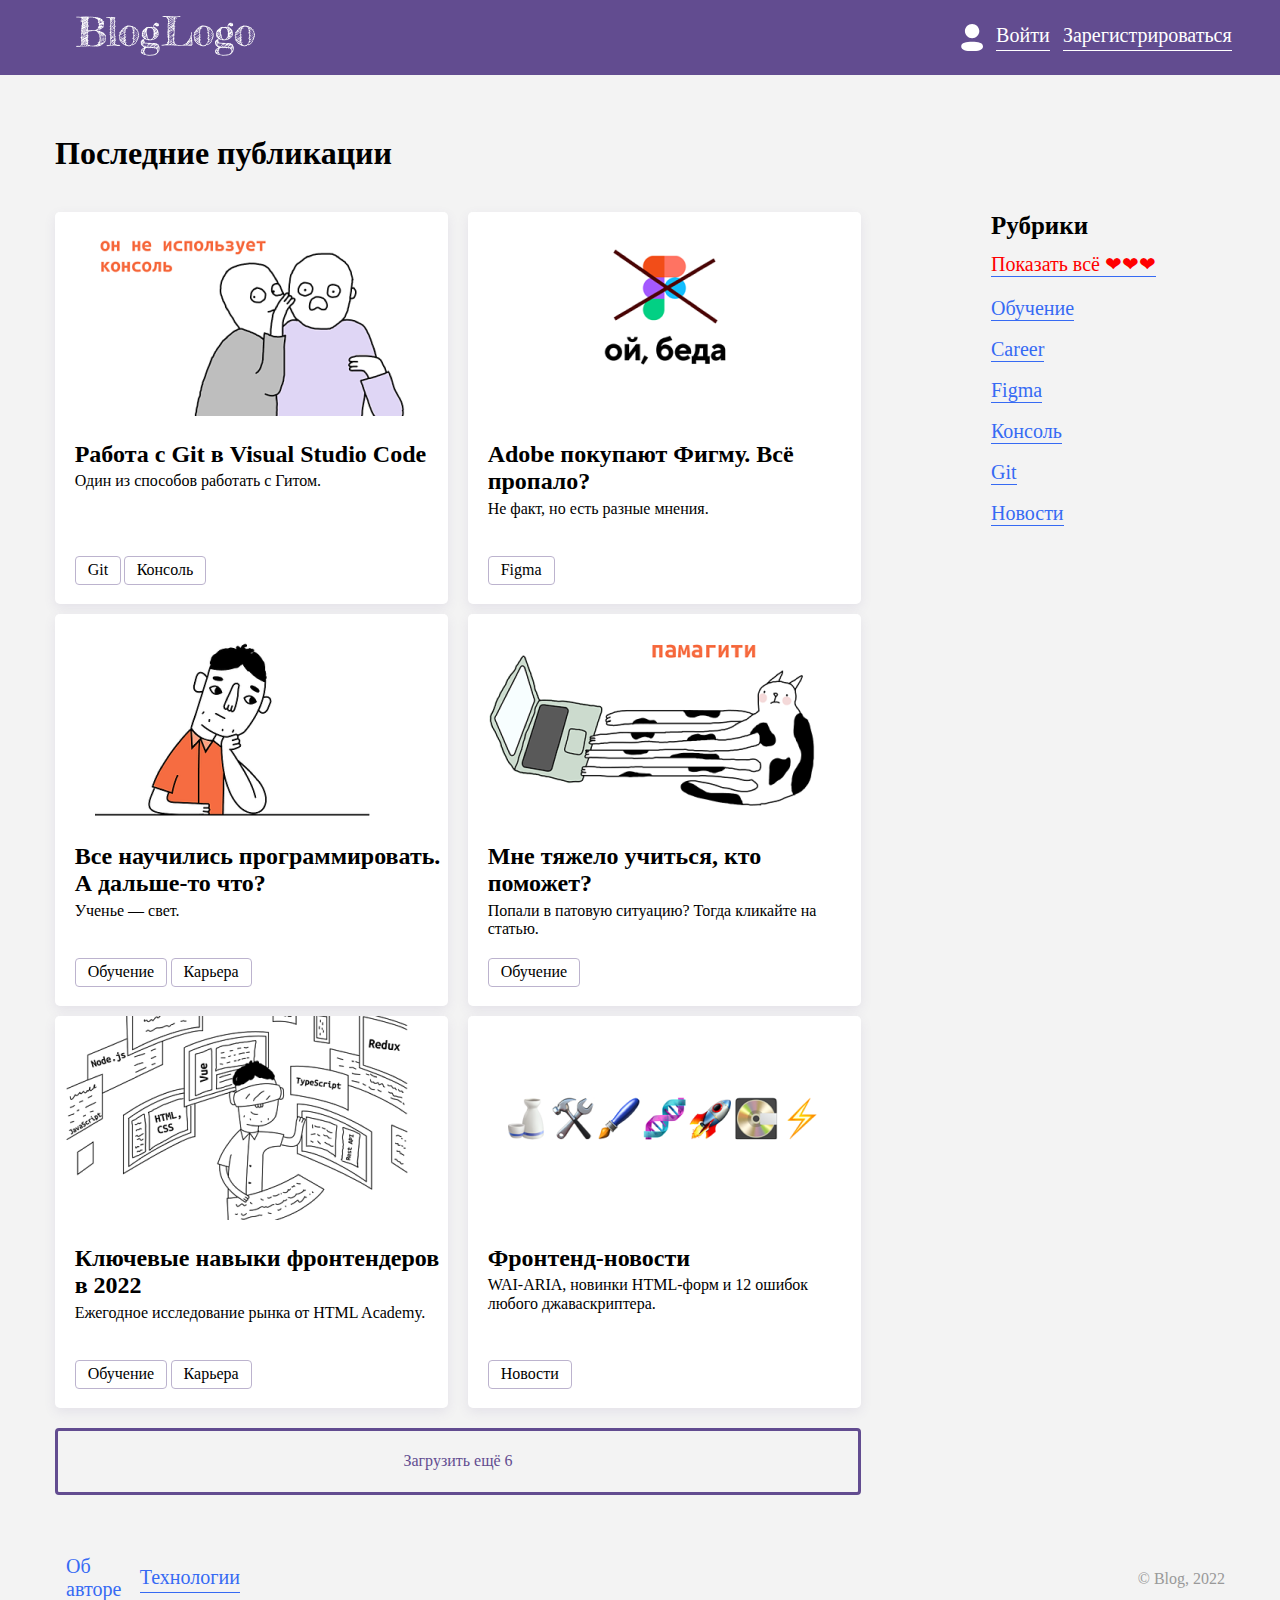
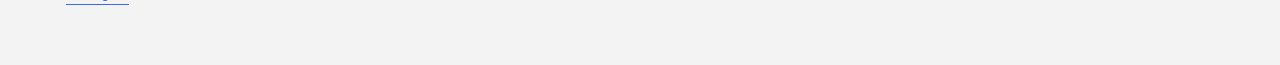
==== ЛабораторнаяРабота№5_ВасильевНикита/html/index.html @ 5e3f79bb "Add files via upload" ====
<!DOCTYPE html>
<html lang="ru">

<head>
    <meta charset="UTF-8">
    <meta http-equiv="X-UA-Compatible" content="IE=edge">
    <meta name="viewport" content="width=device-width, initial-scale=1.0">

    <link rel="stylesheet" href="../css/reset.css">
    <link rel="stylesheet" href="../css/general_styles.css">
    
    <link rel="stylesheet" href="../css/blocks/header.css">
    <link rel="stylesheet" href="../css/blocks/footer.css">
    <link rel="stylesheet" href="../css/modal.css">
    <link rel="stylesheet" href="../css/form.css">
    <link rel="stylesheet" href="../css/main.css">

    <link rel="stylesheet" href="../css/mobile.css">

    <title>Лента публикаций</title>
</head>

<body>

    <header>
        <div class="container">
            <div class="header_content">
                <div class="logo">
                    <img src="../img/BlogLogo.png" alt="logo">
                </div>

                <div class="menu-btn">
                    <span></span>
                    <span></span>
                    <span></span>
                </div>

                <nav class="nav">
                    <div class="img_profile_div">
                        <img class="img_profile" src="../img/Profile.svg" alt="photo">
                    </div>

                    <div class="nav_links">

                        <a id="open_modalEnter" class="nav_link white_border" href="#">Войти</a>
                        <a class="nav_link white_border" href="../html/reg.html">Зарегистрироваться</a>

                    </div>
                </nav>
            </div>
        </div>
    </header>

    <div class="main m_top_60px">
        <div class="container">
            <h1 class="main_title">Последние публикации</h1>

            <div class="main_content m_top_40px">

                <div class="main_left">

                    <div class="main_items">

                        <div class="main_item" data-categories="Git, Console">
                            <img class="main_item_img" src="../img/items/img_item1.png" alt="photo">

                            <h2 class="main_item_title">Работа с Git в Visual Studio Code</h2>

                            <p class="main_item_text">Один из способов работать с Гитом.</p>

                            <div class="main_item_categories">
                                <span class="main_item_category">Git</span>
                                <span class="main_item_category">Консоль</span>
                            </div>
                        </div>

                        <div class="main_item" data-categories="Figma">
                            <img class="main_item_img" src="../img/items/img_item2.png" alt="photo">

                            <h2 class="main_item_title">Adobe покупают Фигму. Всё пропало?</h2>

                            <p class="main_item_text">Не факт, но есть разные мнения.</p>

                            <div class="main_item_categories">
                                <span class="main_item_category">Figma</span>
                            </div>
                        </div>

                        <div class="main_item" data-categories="Education, Career">
                            <div>
                                <img class="main_item_img" src="../img/items/img_item3.png" alt="photo">
                            </div>

                            <h2 class="main_item_title">Все научились программировать. А дальше-то что?</h2>

                            <p class="main_item_text">Ученье — свет.</p>

                            <div class="main_item_categories">
                                <span class="main_item_category">Обучение</span>
                                <span class="main_item_category">Карьера</span>
                            </div>
                        </div>

                        <div class="main_item" data-categories="Education">
                            <div>
                                <img class="main_item_img" src="../img/items/img_item4.png" alt="photo">
                            </div>

                            <h2 class="main_item_title">Мне тяжело учиться, кто поможет?</h2>

                            <p class="main_item_text">Попали в патовую ситуацию? Тогда кликайте на статью.</p>

                            <div class="main_item_categories">
                                <span class="main_item_category">Обучение</span>
                            </div>
                        </div>

                        <div class="main_item" data-categories="Education, Career">
                            <div>
                                <img class="main_item_img" src="../img/items/img_item5.png" alt="photo">
                            </div>

                            <h2 class="main_item_title">Ключевые навыки фронтендеров в 2022</h2>

                            <p class="main_item_text">Ежегодное исследование рынка от HTML Academy.</p>

                            <div class="main_item_categories">
                                <span class="main_item_category">Обучение</span>
                                <span class="main_item_category">Карьера</span>
                            </div>
                        </div>

                        <div class="main_item" data-categories="News">
                            <div>
                                <img class="main_item_img" src="../img/items/img_item6.png" alt="photo">
                            </div>

                            <h2 class="main_item_title">Фронтенд-новости</h2>

                            <p class="main_item_text">WAI-ARIA, новинки HTML-форм и 12 ошибок любого джаваскриптера.</p>

                            <div class="main_item_categories">
                                <span class="main_item_category">Новости</span>
                            </div>
                        </div>

                    </div>

                    <button class="add_new_items">Загрузить ещё 6</button>
                </div>

                <div class="main_navigation">
                    <h3 class="main_navigation_title">Рубрики</h3>

                    <div class="main_navigation_content">
                        <div>
                            <button id="show_all_publication" class="blue_link">Показать всё ❤❤❤</button>
                        </div>

                        <div class="headings">
                            <button class="headings_btn blue_link" data-categories="Education">Обучение</button>

                            <button class="headings_btn blue_link" data-categories="Career">Career</button>

                            <button class="headings_btn blue_link" data-categories="Figma">Figma</button>

                            <button class="headings_btn blue_link" data-categories="Console">Консоль</button>

                            <button class="headings_btn blue_link" data-categories="Git">Git</button>

                            <button class="headings_btn blue_link" data-categories="News">Новости</button>
                        </div>

                    </div>

                </div>

            </div>

            <div class="burger_blocks">
                <div class="container">

                </div>
            </div>
        </div>
    </div>

    <footer>
        <div class="container">
            <div class="footer_content">
                <div class="footer_nav">
                    <a href="https://github.com/Dice431/Laboratory" class="nav_link blue_link">Об авторе</a>
                    <a href="#" class="nav_link blue_link">Технологии</a>
                </div>

                <p class="blog_year">© Blog, 2022</p>
            </div>
        </div>
    </footer>

    <div id="modal_enter" class="modal center_window">
        <div class="modal_content center_window">
            <div class="modal_top">
                <div>
                    <h3 class="modal_title">Вход</h3>
                </div>

                <div>
                    <img id="form_img_close" src="../img/svg_close.svg" alt="close">
                </div>
            </div>

            <form class="form" action="index.html" method="post">
                <div class="form_item">
                    <label class="form_label" for="login">Логин</label>
                    <input id="login" class="form_input" type="text" name="user_name">
                </div>

                <div class="form_item m_top_20px">
                    <label class="form_label" for="password">Пароль</label>
                    <input id="password" class="form_input" type="password" name="user_password">
                </div>

                <div class="form_btns m_top_20px">
                    <button id="btn_enter" class="form_btn btn_violet">Войти</button>
                    <button id="btn_forgot_pass" class="form_btn">Забыли пароль?</button>
                </div>
            </form>
        </div>
    </div>

    <script type="module" src="../js/index.js"></script>
</body>

</html>
---- ЛабораторнаяРабота№5_ВасильевНикита/css/general_styles.css ----
body {
    background-color: #F3F3F3;
}

.container {
    width: 100%;
    max-width: 1200px;
    margin: 0 auto;
    padding: 0 15px;
}

.hide {
    display: none !important;
}

.show {
    display: block !important;
}

.hide_scroll {
    overflow: hidden;
}

.border_and_text_color_red {
    border: 1px solid #EE2222 !important; 
    color: #EE2222 !important; 
}

.d-flex-left {
    display: flex;
    justify-content: left;
}

.black_color {
    color: #222 !important;
}

.btn_violet {
    padding: 20px 40px;

    color: #fff;

    font-size: 15px;

    background: #624C90;
    border-radius: 7px;
}

.blue_link {
    color: #366AF3;

    border-bottom: 1px solid #366AF3;
}

.white_border {
    border-bottom: 1px solid #fff;
}

.color_red {
    color: #EE2222 !important;
}

.color_border_red {
    border: solid #EE2222 1px !important;
}

.m_left_10px {
    margin-left: 10px;
}

.m_top_20px {
    margin-top: 20px;
}

.m_top_40px {
    margin-top: 40px;
}

.m_top_60px {
    margin-top: 60px;
}

.white_btn {
    color: #553B8B;
    background-color: #fff;
    border-radius: 7px;

    padding: 12px 20px;
    margin: 0 28px;

    font-size: 18px;
}

button:disabled,
button[disabled]{
  background-color: #cccccc;
  color: #fff;
}

input[type=checkbox] {
	border: solid #EE2222 1px !important;
}
---- ЛабораторнаяРабота№5_ВасильевНикита/css/blocks/header.css ----
header {
    background-color: #624C90;

    padding: 15px 60px 15px 60px;
}

.logo {
    z-index: 5;
}

.header_content {
    display: flex;
    justify-content: space-between;
}


.nav_links {
    display: flex;
    align-items: center;
}

.img_profile_div {
    display: flex;
    align-items: center;
}

.img_profile {
    display: block;
}

.nav {
    display: flex;
    align-items: center;
}

.nav_link {
    margin-left: 6%;
    padding-bottom: 3px;

    font-size: 20px;
}

/* header при зарегистрованном пользователе */
.nav_links_btn {
    width: 190px;
}
---- ЛабораторнаяРабота№5_ВасильевНикита/css/blocks/footer.css ----
footer {
    margin: 60px 0;
}

.footer_content {
    display: flex;
    justify-content: space-between;
    align-items: center;
}

.footer_nav {
    display: flex;
    align-items: center;
}

.footer .nav_link:first-child {
    margin-left: 0;
    width: 100px;
}
---- ЛабораторнаяРабота№5_ВасильевНикита/css/modal.css ----
.center_window {
    position: fixed;
    top: 50%;
    left: 50%;
    transform: translate(-50%, -50%);
    z-index: 30;
}

.modal {
    display: none;

    width: 100%;
    height: 100%;

    box-shadow: 0 3px 10px -.5px rgba(0, 0, 0, .2);
    text-align: center;
    padding: 30px;
    border-radius: 3px;
    background-color: rgba(98, 76, 144, 0.7);
    transition: 0.3s all;
}

.modal_content {
    background-color: #fff;
    box-shadow: 0px 8px 24px rgba(98, 76, 144, 0.5);
    border-radius: 8px;

    padding: 25px;

    width: 35%;
    height: auto;
}

.modal_top {
    display: flex;
    justify-content: space-between;
}

.modal_title {
    font-weight: 777;
    font-size: 24px;
    line-height: 24px;
}
---- ЛабораторнаяРабота№5_ВасильевНикита/css/form.css ----
.registration_title {
    font-weight: 777;
    font-size: 36px;
}

.form {
    margin-top: 28px;
}

#form_imgClose {
    cursor: pointer;
}

.form_item {
    display: flex;
    flex-direction: column;

    text-align: left;
}

.form_label {
    color: rgba(17, 34, 68, 0.5);
    font-weight: 500;
}

.form_input {
    padding: 24px 0px 24px 24px;
    margin-top: 4px;

    color: #112244;

    border: 1px solid rgba(17, 34, 68, 0.5);
    border-radius: 5px;

    width: 100%;
    height: 74px;
}

.input_error {
    border: 1px solid #EE222280;
}

.form_btns {
    display: flex;
    align-items: center;
}

.form_btn {
    display: inline-block;
}

#btn_forgot_pass {
    color: #472A85;

    margin-left: 20px;
}


/* form registration */
.form_content {
    padding: 40px;

    background-color: #fff;
    border-radius: 8px;
}

.form_items {
    display: grid;
    grid-template-columns: repeat(2, 1fr);
    grid-column-gap: 40px;
    grid-row-gap: 20px;
}

.add_block {
    display: block;
}

.items_footer {
    margin-top: 8px;
    padding-left: 27px;
}

.item_footer {
    display: flex;
}

.item_footer_text {
    margin-left: 11px;

    font-weight: 500;
    color: rgba(60, 162, 85, 0.9);
}

.form_content_footer {
    margin-top: 20px;

    display: flex;
    align-items: center;

    text-align: left;
}

#consentToProcessing {
    margin-right: 8px;
}

.form_footer {
    margin-top: 40px;
}

.form_item_height {
    height: 232px;
}

.form_input_file {
    border: 1px solid #624C90;
}

#add_post_img {
    opacity: 0;
    visibility: hidden;
    position: absolute;
}

.form_label-add-img {
    display: block;

    width: 362px;
    padding: 20px 40px 20px 70px;

    border: 1px solid #624C90;
    border-radius: 7px;
   
    text-align: center;

    cursor: pointer;
}

.input__file-icon-wrapper {
    height: 60px;
    width: 60px;
}

.form_label-button-text {
    font-size: 17px;
    /* identical to box height, or 133% */

    color: #624C90;
}

#img_add_file {
    margin-left: 30px;

    width: 90px;
    height: 70px;
}

#form_img_close {
    cursor: pointer;
}
---- ЛабораторнаяРабота№5_ВасильевНикита/css/main.css ----
.main .container {
    position: relative;
}

.main_title {
    margin-top: 5%;
}

.main_content {
    display: flex;
    justify-content: space-between;
}

.main_left {
    width: 100%;
    max-width: 806px;
}

.main_items {
    display: grid;
    grid-template-columns: 50% 50%;
    gap: 10px;
}

.main_navigation {
    width: 20%;
}

#show_all_publication {
    color: red !important;

    margin-bottom: 20px;
    font-size: 20px;
}

.main_item {
    position: relative;

    width: 100%;
    max-width: 393px;
    height: 392px;

    box-shadow: 0px 4px 12px rgba(98, 76, 144, 0.1);
    border-radius: 5px;
    background-color: #fff;
}

.main_item_img {
    width: 100%;


    border-radius: 5px;
}

.main_item_title {
    margin-top: 20px;
    margin-left: 5%;

    font-weight: 700;
}

.main_item_text {
    margin-top: 4px;
    margin-left: 5%;
}

.main_item_categories {
    display: flex;

    position: absolute;
    bottom: 0;

    margin-left: 5%;
    margin-bottom: 5%;
}

.main_item_category {
    margin-left: 2%;

    padding: 4px 12px;
    border: 1px solid #BCB3CE;
    border-radius: 4px;
}

.main_item_category:first-child {
    margin-left: 0;
}

.add_new_items {
    display: block;
    width: 100%;

    color: #624C90;

    margin-top: 20px;
    padding: 21px 0;

    border: 3px solid #624C90;
    border-radius: 4px;
}

.main_navigation_title {
    font-size: 25px;
    font-weight: 700;
}

.main_navigation_content {
    margin-top: 5%;
}

.headings_btn {
    display: block;

    font-size: 20px;

    margin-top: 17px;
}

.headings_btn:first-child {
    margin-top: 0;
}

.blog_year {
    color: #999999;
}

.burger_title_cl {
    color: #C2B4DD;
}

.show_block {
    display: block !important;

    position: absolute;
    top: 0;
    left: 0;

    z-index: 3;
    padding-left: 15px;

    width: 100%;
    background-color: #624C90;
}

.show_nav {
    display: flex !important;

    margin-top: 3%;

    justify-content: center;
}

.burger_blocks {
    display: none;
}

.zero_marginTop {
    margin-top: 0 !important;
}

.menu-btn {
    display: none;

    width: 30px;
    height: auto;
    position: relative;
    z-index: 3;
    overflow: hidden;
}

.menu-btn span {
    width: 30px;
    height: 3px;
    position: absolute;
    top: 50%;
    left: 50%;
    transform: translate(-50%, -50%);
    background-color: #fff;
    transition: all 0.5s;
}

.menu-btn span:nth-of-type(2) {
    top: calc(50% - 8px);
}

.menu-btn span:nth-of-type(3) {
    top: calc(50% + 8px);
}

.menu-btn.active span:nth-of-type(1) {
    display: none;
}

.menu-btn.active span:nth-of-type(2) {
    top: 50%;
    transform: translate(-50%, 0%) rotate(45deg);
}

.menu-btn.active span:nth-of-type(3) {
    top: 50%;
    transform: translate(-50%, 0%) rotate(-45deg);
}

#iframe_openModal {
    width: 100%;
    height: 100vh;
}
---- ЛабораторнаяРабота№5_ВасильевНикита/css/mobile.css ----
@media screen and (max-width: 1075px) {
    .main_items {
        grid-template-columns: 100%;
    }

    .main_item {
        margin: 0 auto;
    }
}

@media screen and (max-width: 670px) {
    header {
        padding: 15px 0;
    }

    .menu-btn {
        display: block;
    }

    .nav {
        display: none;
    }

    .main_left {
        width: 100%;
    }

    .main_navigation {
        display: none;
    }

    .main {
        margin-left: 0;
    }

    #show_all_publication {
        color: #FFF !important;

        border-bottom: 1px solid #FFF;
    }

    .headings_btn {
        color: #FFF;

        border-bottom: 1px solid #FFF;
    }

    .footer {
        margin: 20px 0;
    }

    .footer_content {
        flex-direction: column;
        text-align: center;
    }

    .blog_year {
        margin-top: 30px;
    }
}
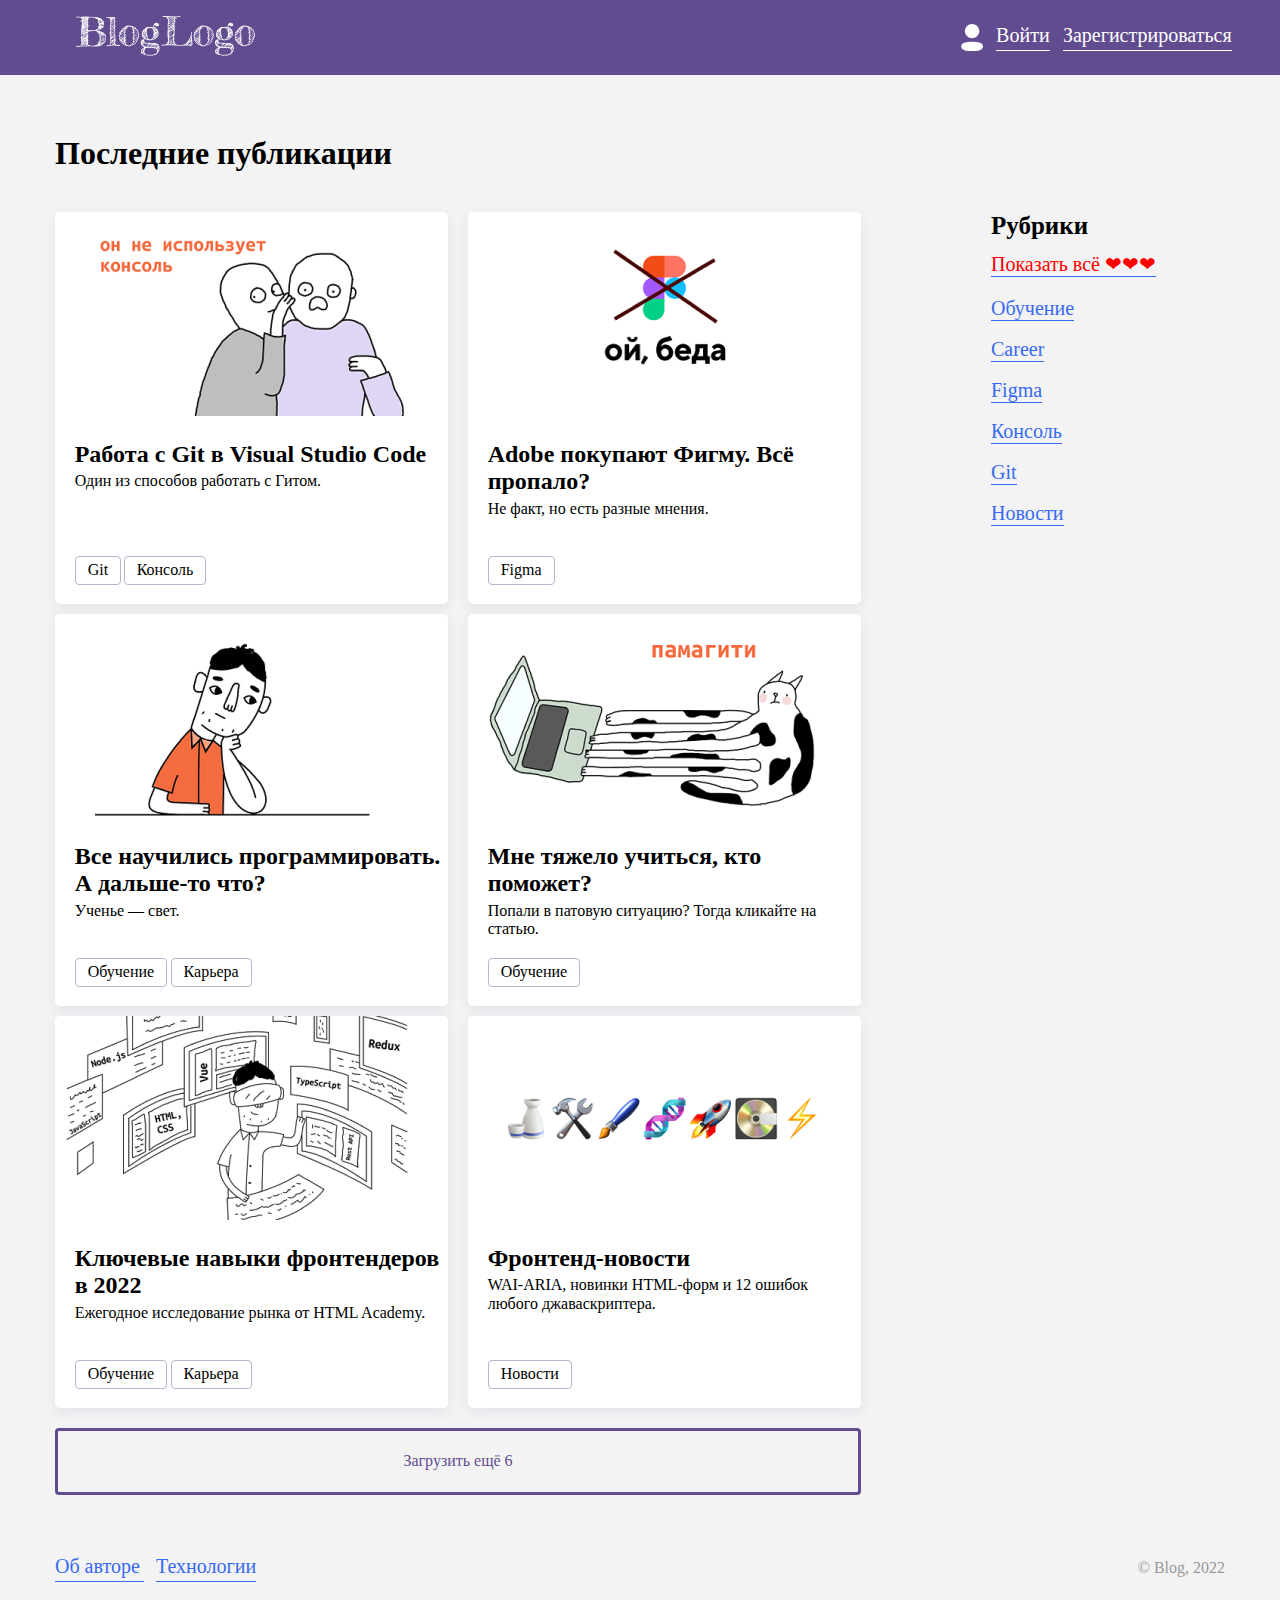
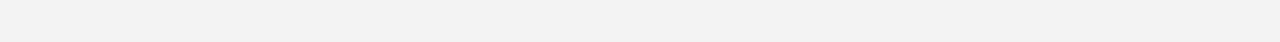
==== commit c0482c63: "Add files via upload" ====
--- a/ЛабораторнаяРабота№5_ВасильевНикита/html/index.html
+++ b/ЛабораторнаяРабота№5_ВасильевНикита/html/index.html
@@ -11,9 +11,9 @@
     
     <link rel="stylesheet" href="../css/blocks/header.css">
     <link rel="stylesheet" href="../css/blocks/footer.css">
-    <link rel="stylesheet" href="../css/modal.css">
-    <link rel="stylesheet" href="../css/form.css">
-    <link rel="stylesheet" href="../css/main.css">
+    <link rel="stylesheet" href="../css/blocks/modal.css">
+    <link rel="stylesheet" href="../css/blocks/form.css">
+    <link rel="stylesheet" href="../css/blocks/main.css">
 
     <link rel="stylesheet" href="../css/mobile.css">
 
@@ -189,7 +189,7 @@
         <div class="container">
             <div class="footer_content">
                 <div class="footer_nav">
-                    <a href="https://github.com/Dice431/Laboratory" class="nav_link blue_link">Об авторе</a>
+                    <a href="https://github.com/Dice431/Laboratory" class="nav_link blue_link normalize_width">Об авторе</a>
                     <a href="#" class="nav_link blue_link">Технологии</a>
                 </div>
 
@@ -213,16 +213,16 @@
             <form class="form" action="index.html" method="post">
                 <div class="form_item">
                     <label class="form_label" for="login">Логин</label>
-                    <input id="login" class="form_input" type="text" name="user_name">
+                    <input id="login" class="form_input" type="text" name="user_name" required>
                 </div>
 
                 <div class="form_item m_top_20px">
                     <label class="form_label" for="password">Пароль</label>
-                    <input id="password" class="form_input" type="password" name="user_password">
+                    <input id="password" class="form_input" type="password" name="user_password" required>
                 </div>
 
                 <div class="form_btns m_top_20px">
-                    <button id="btn_enter" class="form_btn btn_violet">Войти</button>
+                    <button id="btn_enter" class="form_btn btn_violet" type="submit">Войти</button>
                     <button id="btn_forgot_pass" class="form_btn">Забыли пароль?</button>
                 </div>
             </form>
--- a/ЛабораторнаяРабота№5_ВасильевНикита/css/blocks/footer.css
+++ b/ЛабораторнаяРабота№5_ВасильевНикита/css/blocks/footer.css
@@ -13,7 +13,7 @@
     align-items: center;
 }
 
-.footer .nav_link:first-child {
+.normalize_width {
     margin-left: 0;
-    width: 100px;
+    width: 101px;
 }--- a/ЛабораторнаяРабота№5_ВасильевНикита/css/blocks/modal.css
+++ b/ЛабораторнаяРабота№5_ВасильевНикита/css/blocks/modal.css
@@ -0,0 +1,43 @@
+.center_window {
+    position: fixed;
+    top: 50%;
+    left: 50%;
+    transform: translate(-50%, -50%);
+    z-index: 30;
+}
+
+.modal {
+    display: none;
+
+    width: 100%;
+    height: 100%;
+
+    box-shadow: 0 3px 10px -.5px rgba(0, 0, 0, .2);
+    text-align: center;
+    padding: 30px;
+    border-radius: 3px;
+    background-color: rgba(98, 76, 144, 0.7);
+    transition: 0.3s all;
+}
+
+.modal_content {
+    background-color: #fff;
+    box-shadow: 0px 8px 24px rgba(98, 76, 144, 0.5);
+    border-radius: 8px;
+
+    padding: 25px;
+
+    width: 35%;
+    height: auto;
+}
+
+.modal_top {
+    display: flex;
+    justify-content: space-between;
+}
+
+.modal_title {
+    font-weight: 777;
+    font-size: 24px;
+    line-height: 24px;
+}--- a/ЛабораторнаяРабота№5_ВасильевНикита/css/blocks/form.css
+++ b/ЛабораторнаяРабота№5_ВасильевНикита/css/blocks/form.css
@@ -0,0 +1,160 @@
+.registration_title {
+    font-weight: 777;
+    font-size: 36px;
+}
+
+.form {
+    margin-top: 28px;
+}
+
+#form_imgClose {
+    cursor: pointer;
+}
+
+.form_item {
+    display: flex;
+    flex-direction: column;
+
+    text-align: left;
+}
+
+.form_label {
+    color: rgba(17, 34, 68, 0.5);
+    font-weight: 500;
+}
+
+.form_input {
+    padding: 24px 0px 24px 24px;
+    margin-top: 4px;
+
+    color: #112244;
+
+    border: 1px solid rgba(17, 34, 68, 0.5);
+    border-radius: 5px;
+
+    width: 100%;
+    height: 74px;
+}
+
+.input_error {
+    border: 1px solid #EE222280;
+}
+
+.form_btns {
+    display: flex;
+    align-items: center;
+}
+
+.form_btn {
+    display: inline-block;
+}
+
+#btn_forgot_pass {
+    color: #472A85;
+
+    margin-left: 20px;
+}
+
+
+/* form registration */
+.form_content {
+    padding: 40px;
+
+    background-color: #fff;
+    border-radius: 8px;
+}
+
+.form_items {
+    display: grid;
+    grid-template-columns: repeat(2, 1fr);
+    grid-column-gap: 40px;
+    grid-row-gap: 20px;
+}
+
+.add_block {
+    display: block;
+}
+
+.items_footer {
+    margin-top: 8px;
+    padding-left: 27px;
+}
+
+.item_footer {
+    display: flex;
+}
+
+.item_footer_text {
+    margin-left: 11px;
+
+    font-weight: 500;
+    color: rgba(60, 162, 85, 0.9);
+}
+
+.form_content_footer {
+    margin-top: 20px;
+
+    display: flex;
+    align-items: center;
+
+    text-align: left;
+}
+
+#consentToProcessing {
+    margin-right: 8px;
+}
+
+.form_footer {
+    margin-top: 40px;
+}
+
+.form_item_height {
+    height: 232px;
+}
+
+.form_input_file {
+    border: 1px solid #624C90;
+}
+
+#add_post_img {
+    opacity: 0;
+    visibility: hidden;
+    position: absolute;
+}
+
+.form_label-add-img {
+    display: block;
+
+    width: 362px;
+    padding: 20px 40px 20px 70px;
+
+    border: 1px solid #624C90;
+    border-radius: 7px;
+   
+    text-align: center;
+
+    cursor: pointer;
+}
+
+.input__file-icon-wrapper {
+    height: 60px;
+    width: 60px;
+}
+
+.form_label-button-text {
+    font-size: 17px;
+    /* identical to box height, or 133% */
+
+    color: #624C90;
+}
+
+#img_add_file {
+    margin-left: 30px;
+
+    width: 90px;
+    height: 70px;
+}
+
+#form_img_close {
+    cursor: pointer;
+}--- a/ЛабораторнаяРабота№5_ВасильевНикита/css/blocks/main.css
+++ b/ЛабораторнаяРабота№5_ВасильевНикита/css/blocks/main.css
@@ -0,0 +1,207 @@
+.main .container {
+    position: relative;
+}
+
+.main_title {
+    margin-top: 5%;
+}
+
+.main_content {
+    display: flex;
+    justify-content: space-between;
+}
+
+.main_left {
+    width: 100%;
+    max-width: 806px;
+}
+
+.main_items {
+    display: grid;
+    grid-template-columns: 50% 50%;
+    gap: 10px;
+}
+
+.main_navigation {
+    width: 20%;
+}
+
+#show_all_publication {
+    color: red !important;
+
+    margin-bottom: 20px;
+    font-size: 20px;
+}
+
+.main_item {
+    position: relative;
+
+    width: 100%;
+    max-width: 393px;
+    height: 392px;
+
+    box-shadow: 0px 4px 12px rgba(98, 76, 144, 0.1);
+    border-radius: 5px;
+    background-color: #fff;
+}
+
+.main_item_img {
+    width: 100%;
+
+
+    border-radius: 5px;
+}
+
+.main_item_title {
+    margin-top: 20px;
+    margin-left: 5%;
+
+    font-weight: 700;
+}
+
+.main_item_text {
+    margin-top: 4px;
+    margin-left: 5%;
+}
+
+.main_item_categories {
+    display: flex;
+
+    position: absolute;
+    bottom: 0;
+
+    margin-left: 5%;
+    margin-bottom: 5%;
+}
+
+.main_item_category {
+    margin-left: 2%;
+
+    padding: 4px 12px;
+    border: 1px solid #BCB3CE;
+    border-radius: 4px;
+}
+
+.main_item_category:first-child {
+    margin-left: 0;
+}
+
+.add_new_items {
+    display: block;
+    width: 100%;
+
+    color: #624C90;
+
+    margin-top: 20px;
+    padding: 21px 0;
+
+    border: 3px solid #624C90;
+    border-radius: 4px;
+}
+
+.main_navigation_title {
+    font-size: 25px;
+    font-weight: 700;
+}
+
+.main_navigation_content {
+    margin-top: 5%;
+}
+
+.headings_btn {
+    display: block;
+
+    font-size: 20px;
+
+    margin-top: 17px;
+}
+
+.headings_btn:first-child {
+    margin-top: 0;
+}
+
+.blog_year {
+    color: #999999;
+}
+
+.burger_title_cl {
+    color: #C2B4DD;
+}
+
+.show_block {
+    display: block !important;
+
+    position: absolute;
+    top: 0;
+    left: 0;
+
+    z-index: 3;
+    padding-left: 15px;
+
+    width: 100%;
+    background-color: #624C90;
+}
+
+.show_nav {
+    display: flex !important;
+
+    margin-top: 3%;
+
+    justify-content: center;
+}
+
+.burger_blocks {
+    display: none;
+}
+
+.zero_marginTop {
+    margin-top: 0 !important;
+}
+
+.menu-btn {
+    display: none;
+
+    width: 30px;
+    height: auto;
+    position: relative;
+    z-index: 3;
+    overflow: hidden;
+}
+
+.menu-btn span {
+    width: 30px;
+    height: 3px;
+    position: absolute;
+    top: 50%;
+    left: 50%;
+    transform: translate(-50%, -50%);
+    background-color: #fff;
+    transition: all 0.5s;
+}
+
+.menu-btn span:nth-of-type(2) {
+    top: calc(50% - 8px);
+}
+
+.menu-btn span:nth-of-type(3) {
+    top: calc(50% + 8px);
+}
+
+.menu-btn.active span:nth-of-type(1) {
+    display: none;
+}
+
+.menu-btn.active span:nth-of-type(2) {
+    top: 50%;
+    transform: translate(-50%, 0%) rotate(45deg);
+}
+
+.menu-btn.active span:nth-of-type(3) {
+    top: 50%;
+    transform: translate(-50%, 0%) rotate(-45deg);
+}
+
+#iframe_openModal {
+    width: 100%;
+    height: 100vh;
+}